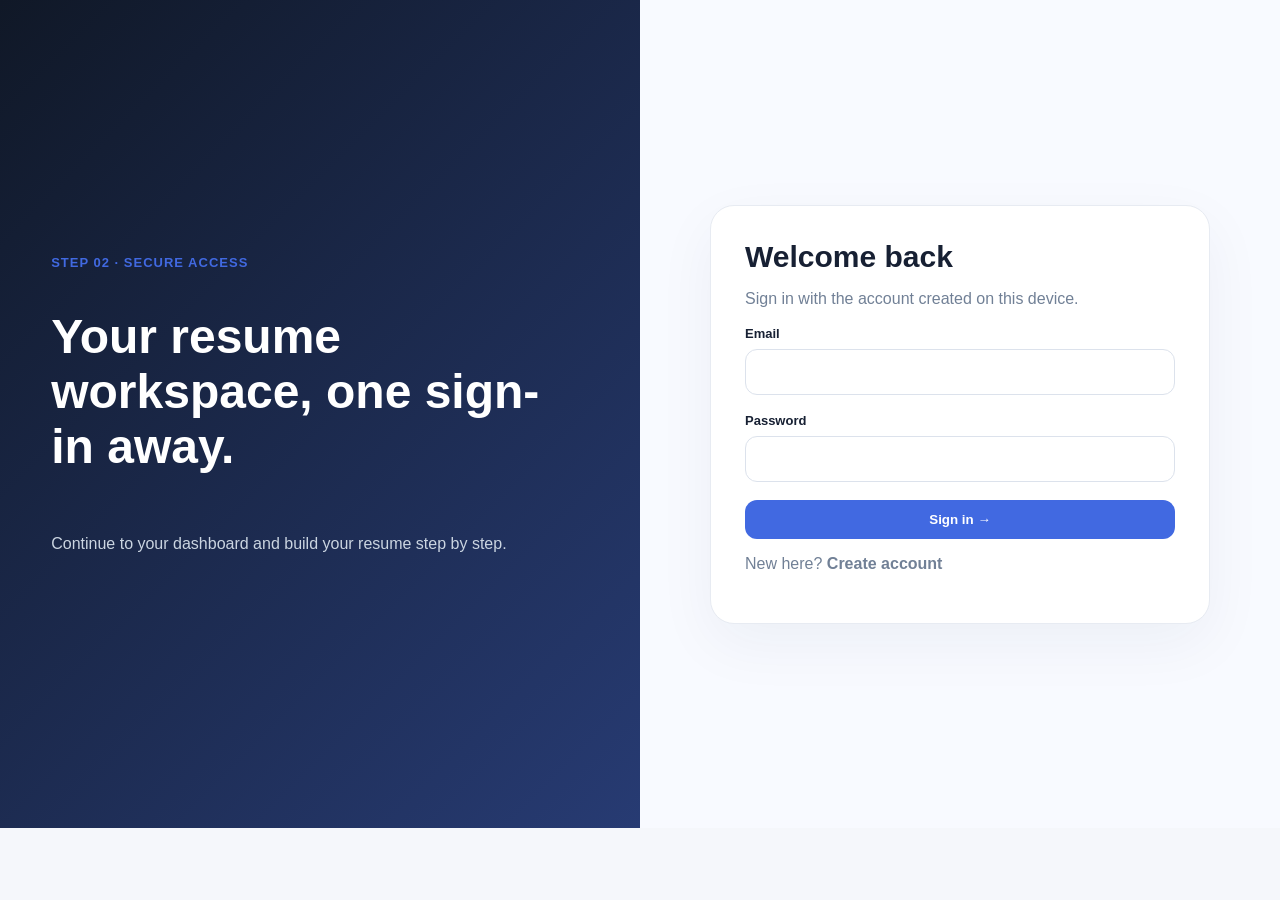
==== dashboard.html @ 4606db5a "Add files via upload" ====
<!doctype html><html><head><meta charset="UTF-8"><meta name="viewport" content="width=device-width,initial-scale=1"><title>Dashboard</title><link rel="stylesheet" href="style.css"></head><body onload="if(requireLogin())showUser()"><nav class="nav"><div class="brand">Mahesh <span>Resume Builder</span></div><button class="btn ghost" onclick="logout()">Log out</button></nav><main class="dashboard"><div class="dashHead"><div><p class="eyebrow">Workspace</p><h1>Welcome, <span data-user>Mahesh</span> 👋</h1><p class="muted">Build and manage your professional resume.</p></div><a class="btn primary" href="resume-form.html">+ Create resume</a></div><section class="stats"><div class="stat"><span class="muted">Profile</span><strong>Ready</strong></div><div class="stat"><span class="muted">Resume</span><strong id="resumeStatus">Not created</strong></div><div class="stat"><span class="muted">Format</span><strong>PDF</strong></div></section><section class="features"><a class="feature" href="resume-form.html"><div class="icon">✦</div><h3>Create Resume</h3><p class="muted">Enter education, skills, projects and experience.</p></a><a class="feature" href="resume.html"><div class="icon">▣</div><h3>View Resume</h3><p class="muted">Preview the finished professional layout.</p></a><div class="feature"><div class="icon">↗</div><h3>Export</h3><p class="muted">Use your browser print dialog to save the resume as PDF.</p></div></section></main><script src="app.js"></script><script>if(getResume())document.getElementById('resumeStatus').textContent='Created';</script></body></html>
---- style.css ----
@import url('https://fonts.googleapis.com/css2?family=Inter:wght@400;500;600;700;800&display=swap');
*{box-sizing:border-box}body{margin:0;font-family:Inter,Arial,sans-serif;color:#172033;background:#f5f7fb}a{text-decoration:none;color:inherit}.nav{height:72px;background:#fff;border-bottom:1px solid #e8ecf3;display:flex;align-items:center;justify-content:space-between;padding:0 6%;position:sticky;top:0;z-index:5}.brand{font-weight:800;font-size:21px}.brand span{color:#4169e1}.navlinks{display:flex;gap:20px;align-items:center}.btn{border:0;border-radius:12px;padding:12px 18px;font-weight:700;cursor:pointer;display:inline-flex;align-items:center;justify-content:center;gap:8px}.primary{background:#4169e1;color:#fff}.secondary{background:#eef2ff;color:#3154c7}.dark{background:#172033;color:#fff}.ghost{background:transparent;color:#526074}.danger{background:#fff0f0;color:#c43d3d}.page{min-height:calc(100vh - 72px)}.hero{min-height:calc(100vh - 72px);display:grid;grid-template-columns:1.05fr .95fr;align-items:center;padding:6% 8%;gap:60px;background:radial-gradient(circle at 85% 20%,#dfe7ff,transparent 35%),#f7f9ff}.eyebrow{color:#4169e1;font-weight:800;letter-spacing:1px;text-transform:uppercase;font-size:13px}.hero h1{font-size:clamp(42px,6vw,76px);line-height:1.02;margin:16px 0}.hero p{font-size:18px;color:#667085;line-height:1.7;max-width:620px}.actions{display:flex;gap:12px;flex-wrap:wrap;margin-top:28px}.visual{background:#111827;border-radius:28px;padding:26px;box-shadow:0 30px 80px #1b2b551f;transform:rotate(2deg)}.mock{background:#fff;border-radius:20px;padding:24px}.mocktop{display:flex;justify-content:space-between;border-bottom:1px solid #e6e9ef;padding-bottom:18px}.avatar{width:72px;height:72px;border-radius:16px;background:linear-gradient(135deg,#4169e1,#9aaefc)}.lines{display:grid;gap:8px;margin-top:20px}.line{height:10px;background:#e9edf5;border-radius:20px}.line.short{width:60%}.auth{min-height:calc(100vh - 72px);display:grid;grid-template-columns:1fr 1fr}.authVisual{padding:8%;background:linear-gradient(135deg,#101827,#273b73);color:#fff;display:flex;flex-direction:column;justify-content:center}.authVisual h1{font-size:48px;max-width:500px}.authVisual p{color:#cbd5e1;line-height:1.7;max-width:500px}.formSide{display:flex;align-items:center;justify-content:center;padding:35px;background:#f8faff}.card{width:100%;max-width:500px;background:#fff;border:1px solid #e7ebf2;border-radius:24px;padding:34px;box-shadow:0 20px 60px #1b2b550d}.card h2{margin:0 0 8px;font-size:30px}.muted{color:#718096}.field{margin:18px 0}.field label{display:block;font-size:13px;font-weight:700;margin-bottom:8px}.field input,.field textarea,.field select{width:100%;border:1px solid #dce2ec;border-radius:12px;padding:13px 14px;font:inherit;outline:none;background:#fff}.field textarea{min-height:105px;resize:vertical}.field input:focus,.field textarea:focus{border-color:#4169e1;box-shadow:0 0 0 4px #4169e11a}.full{width:100%}.split{display:grid;grid-template-columns:1fr 1fr;gap:16px}.dashboard{padding:40px 7%;background:#f7f9fc}.dashHead{display:flex;justify-content:space-between;align-items:center;gap:20px;margin-bottom:30px}.dashHead h1{margin:0;font-size:34px}.stats{display:grid;grid-template-columns:repeat(3,1fr);gap:18px;margin-bottom:24px}.stat,.feature{background:#fff;border:1px solid #e6eaf1;border-radius:18px;padding:22px}.stat strong{font-size:28px;display:block;margin-top:8px}.features{display:grid;grid-template-columns:repeat(3,1fr);gap:18px}.feature h3{margin:12px 0 8px}.icon{width:48px;height:48px;border-radius:14px;background:#eef2ff;color:#4169e1;display:grid;place-items:center;font-size:23px}.formPage{padding:42px 7%;background:#f7f9fc}.formLayout{display:grid;grid-template-columns:1.35fr .65fr;gap:24px}.sideInfo{background:#172033;color:#fff;border-radius:24px;padding:28px;height:max-content;position:sticky;top:95px}.sideInfo li{margin:15px 0;color:#d4dbea}.resumeWrap{padding:40px 20px}.resumePaper{width:min(900px,100%);margin:auto;background:#fff;padding:48px;box-shadow:0 20px 70px #1b2b5520}.resumeHeader{display:grid;grid-template-columns:1fr 130px;gap:25px;border-bottom:3px solid #4169e1;padding-bottom:22px}.resumeHeader h1{font-size:36px;margin:0 0 10px}.photo{width:130px;height:130px;border-radius:12px;object-fit:cover;background:#e9edf5}.resumeSection{margin-top:25px}.resumeSection h2{font-size:17px;color:#4169e1;border-bottom:1px solid #dce2ec;padding-bottom:8px}.resumeSection p{white-space:pre-line;line-height:1.7;color:#4b5565}.resumeActions{text-align:center;margin:24px}.hidden{display:none}@media(max-width:850px){.hero,.auth{grid-template-columns:1fr}.visual{display:none}.authVisual{padding:55px 8%}.stats,.features,.formLayout{grid-template-columns:1fr}.sideInfo{position:static}.split{grid-template-columns:1fr}.navlinks{gap:6px}.nav{padding:0 4%}.resumePaper{padding:28px}.resumeHeader{grid-template-columns:1fr 90px}.photo{width:90px;height:90px}}
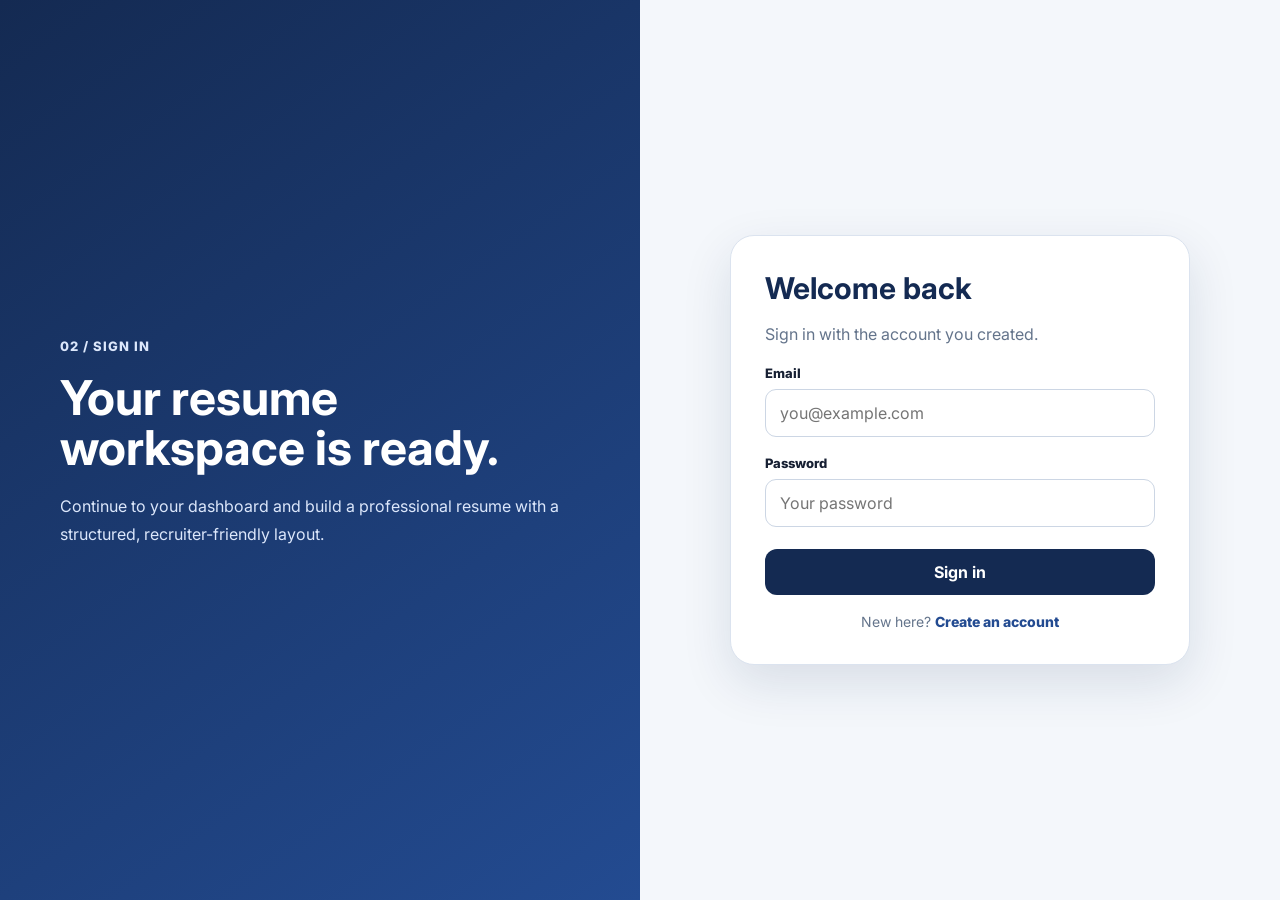
==== commit 022ece58: "Add files via upload" ====
--- a/dashboard.html
+++ b/dashboard.html
@@ -1 +1 @@
-<!doctype html><html><head><meta charset="UTF-8"><meta name="viewport" content="width=device-width,initial-scale=1"><title>Dashboard</title><link rel="stylesheet" href="style.css"></head><body onload="if(requireLogin())showUser()"><nav class="nav"><div class="brand">Mahesh <span>Resume Builder</span></div><button class="btn ghost" onclick="logout()">Log out</button></nav><main class="dashboard"><div class="dashHead"><div><p class="eyebrow">Workspace</p><h1>Welcome, <span data-user>Mahesh</span> 👋</h1><p class="muted">Build and manage your professional resume.</p></div><a class="btn primary" href="resume-form.html">+ Create resume</a></div><section class="stats"><div class="stat"><span class="muted">Profile</span><strong>Ready</strong></div><div class="stat"><span class="muted">Resume</span><strong id="resumeStatus">Not created</strong></div><div class="stat"><span class="muted">Format</span><strong>PDF</strong></div></section><section class="features"><a class="feature" href="resume-form.html"><div class="icon">✦</div><h3>Create Resume</h3><p class="muted">Enter education, skills, projects and experience.</p></a><a class="feature" href="resume.html"><div class="icon">▣</div><h3>View Resume</h3><p class="muted">Preview the finished professional layout.</p></a><div class="feature"><div class="icon">↗</div><h3>Export</h3><p class="muted">Use your browser print dialog to save the resume as PDF.</p></div></section></main><script src="app.js"></script><script>if(getResume())document.getElementById('resumeStatus').textContent='Created';</script></body></html>
+<!DOCTYPE html><html lang="en"><head><meta charset="UTF-8"><meta name="viewport" content="width=device-width,initial-scale=1.0"><title>Dashboard</title><link rel="stylesheet" href="style.css"></head><body><header class="topbar"><div class="container" style="display:flex;justify-content:space-between;align-items:center"><a class="brand" href="dashboard.html"><span class="brand-mark">M</span>Mahesh Resume Builder</a><button class="btn btn-danger" onclick="logout()">Log out</button></div></header><main class="container dashboard"><div class="dash-head"><div><div class="eyebrow">03 / Workspace</div><h1 id="welcomeUser">Welcome</h1><p class="sub">Create, review and update your professional resume.</p></div></div><div class="cards"><article class="card"><div class="icon">✦</div><h3>Create Resume</h3><p>Fill in your profile, education, experience, skills, projects and certificates.</p><a class="btn btn-primary" href="resume-form.html">Start building</a></article><article class="card"><div class="icon">▣</div><h3>My Resume</h3><p id="resumeStatus">Checking resume status...</p><a class="btn btn-light" href="resume.html">View resume</a></article><article class="card"><div class="icon">↗</div><h3>PDF Ready</h3><p>Use the print dialog from the final resume page to save your resume as a PDF.</p><a class="btn btn-light" href="resume.html">Open preview</a></article></div></main><script src="script.js"></script></body></html>
--- a/style.css
+++ b/style.css
@@ -1,2 +1,5 @@
 @import url('https://fonts.googleapis.com/css2?family=Inter:wght@400;500;600;700;800&display=swap');
-*{box-sizing:border-box}body{margin:0;font-family:Inter,Arial,sans-serif;color:#172033;background:#f5f7fb}a{text-decoration:none;color:inherit}.nav{height:72px;background:#fff;border-bottom:1px solid #e8ecf3;display:flex;align-items:center;justify-content:space-between;padding:0 6%;position:sticky;top:0;z-index:5}.brand{font-weight:800;font-size:21px}.brand span{color:#4169e1}.navlinks{display:flex;gap:20px;align-items:center}.btn{border:0;border-radius:12px;padding:12px 18px;font-weight:700;cursor:pointer;display:inline-flex;align-items:center;justify-content:center;gap:8px}.primary{background:#4169e1;color:#fff}.secondary{background:#eef2ff;color:#3154c7}.dark{background:#172033;color:#fff}.ghost{background:transparent;color:#526074}.danger{background:#fff0f0;color:#c43d3d}.page{min-height:calc(100vh - 72px)}.hero{min-height:calc(100vh - 72px);display:grid;grid-template-columns:1.05fr .95fr;align-items:center;padding:6% 8%;gap:60px;background:radial-gradient(circle at 85% 20%,#dfe7ff,transparent 35%),#f7f9ff}.eyebrow{color:#4169e1;font-weight:800;letter-spacing:1px;text-transform:uppercase;font-size:13px}.hero h1{font-size:clamp(42px,6vw,76px);line-height:1.02;margin:16px 0}.hero p{font-size:18px;color:#667085;line-height:1.7;max-width:620px}.actions{display:flex;gap:12px;flex-wrap:wrap;margin-top:28px}.visual{background:#111827;border-radius:28px;padding:26px;box-shadow:0 30px 80px #1b2b551f;transform:rotate(2deg)}.mock{background:#fff;border-radius:20px;padding:24px}.mocktop{display:flex;justify-content:space-between;border-bottom:1px solid #e6e9ef;padding-bottom:18px}.avatar{width:72px;height:72px;border-radius:16px;background:linear-gradient(135deg,#4169e1,#9aaefc)}.lines{display:grid;gap:8px;margin-top:20px}.line{height:10px;background:#e9edf5;border-radius:20px}.line.short{width:60%}.auth{min-height:calc(100vh - 72px);display:grid;grid-template-columns:1fr 1fr}.authVisual{padding:8%;background:linear-gradient(135deg,#101827,#273b73);color:#fff;display:flex;flex-direction:column;justify-content:center}.authVisual h1{font-size:48px;max-width:500px}.authVisual p{color:#cbd5e1;line-height:1.7;max-width:500px}.formSide{display:flex;align-items:center;justify-content:center;padding:35px;background:#f8faff}.card{width:100%;max-width:500px;background:#fff;border:1px solid #e7ebf2;border-radius:24px;padding:34px;box-shadow:0 20px 60px #1b2b550d}.card h2{margin:0 0 8px;font-size:30px}.muted{color:#718096}.field{margin:18px 0}.field label{display:block;font-size:13px;font-weight:700;margin-bottom:8px}.field input,.field textarea,.field select{width:100%;border:1px solid #dce2ec;border-radius:12px;padding:13px 14px;font:inherit;outline:none;background:#fff}.field textarea{min-height:105px;resize:vertical}.field input:focus,.field textarea:focus{border-color:#4169e1;box-shadow:0 0 0 4px #4169e11a}.full{width:100%}.split{display:grid;grid-template-columns:1fr 1fr;gap:16px}.dashboard{padding:40px 7%;background:#f7f9fc}.dashHead{display:flex;justify-content:space-between;align-items:center;gap:20px;margin-bottom:30px}.dashHead h1{margin:0;font-size:34px}.stats{display:grid;grid-template-columns:repeat(3,1fr);gap:18px;margin-bottom:24px}.stat,.feature{background:#fff;border:1px solid #e6eaf1;border-radius:18px;padding:22px}.stat strong{font-size:28px;display:block;margin-top:8px}.features{display:grid;grid-template-columns:repeat(3,1fr);gap:18px}.feature h3{margin:12px 0 8px}.icon{width:48px;height:48px;border-radius:14px;background:#eef2ff;color:#4169e1;display:grid;place-items:center;font-size:23px}.formPage{padding:42px 7%;background:#f7f9fc}.formLayout{display:grid;grid-template-columns:1.35fr .65fr;gap:24px}.sideInfo{background:#172033;color:#fff;border-radius:24px;padding:28px;height:max-content;position:sticky;top:95px}.sideInfo li{margin:15px 0;color:#d4dbea}.resumeWrap{padding:40px 20px}.resumePaper{width:min(900px,100%);margin:auto;background:#fff;padding:48px;box-shadow:0 20px 70px #1b2b5520}.resumeHeader{display:grid;grid-template-columns:1fr 130px;gap:25px;border-bottom:3px solid #4169e1;padding-bottom:22px}.resumeHeader h1{font-size:36px;margin:0 0 10px}.photo{width:130px;height:130px;border-radius:12px;object-fit:cover;background:#e9edf5}.resumeSection{margin-top:25px}.resumeSection h2{font-size:17px;color:#4169e1;border-bottom:1px solid #dce2ec;padding-bottom:8px}.resumeSection p{white-space:pre-line;line-height:1.7;color:#4b5565}.resumeActions{text-align:center;margin:24px}.hidden{display:none}@media(max-width:850px){.hero,.auth{grid-template-columns:1fr}.visual{display:none}.authVisual{padding:55px 8%}.stats,.features,.formLayout{grid-template-columns:1fr}.sideInfo{position:static}.split{grid-template-columns:1fr}.navlinks{gap:6px}.nav{padding:0 4%}.resumePaper{padding:28px}.resumeHeader{grid-template-columns:1fr 90px}.photo{width:90px;height:90px}}
+:root{--navy:#142a52;--blue:#234b91;--ink:#172033;--muted:#64748b;--line:#dbe3ef;--bg:#eef3f9;--white:#fff;--soft:#f7f9fc;--danger:#b42318;--shadow:0 18px 50px rgba(20,42,82,.12)}
+*{box-sizing:border-box} body{margin:0;font-family:Inter,Arial,sans-serif;color:var(--ink);background:var(--bg)} a{text-decoration:none;color:inherit} button,input,textarea{font:inherit}.container{width:min(1160px,92%);margin:auto}.btn{border:0;border-radius:12px;padding:13px 18px;font-weight:700;cursor:pointer;transition:.2s}.btn-primary{background:var(--navy);color:#fff}.btn-primary:hover{transform:translateY(-1px);box-shadow:0 10px 22px rgba(20,42,82,.2)}.btn-light{background:#fff;color:var(--navy);border:1px solid var(--line)}.btn-danger{background:#fff;color:var(--danger);border:1px solid #f1c4c0}.topbar{height:74px;background:#fff;border-bottom:1px solid var(--line);display:flex;align-items:center}.brand{display:flex;align-items:center;gap:11px;font-weight:800;font-size:19px;color:var(--navy)}.brand-mark{width:40px;height:40px;border-radius:12px;background:var(--navy);color:#fff;display:grid;place-items:center;font-weight:800;box-shadow:0 8px 20px rgba(20,42,82,.2)}.hero{min-height:calc(100vh - 74px);display:grid;grid-template-columns:1.15fr .85fr;gap:50px;align-items:center;padding:60px 0}.eyebrow{display:inline-flex;gap:8px;align-items:center;color:var(--blue);font-size:13px;font-weight:800;letter-spacing:.08em;text-transform:uppercase}.hero h1{font-size:clamp(40px,5vw,68px);line-height:1.02;margin:18px 0;color:var(--navy);letter-spacing:-.04em}.hero p{font-size:18px;line-height:1.75;color:var(--muted);max-width:650px}.actions{display:flex;gap:12px;flex-wrap:wrap;margin-top:28px}.visual{background:#fff;border:1px solid var(--line);border-radius:28px;padding:20px;box-shadow:var(--shadow);transform:rotate(1deg)}.mini-resume{background:#fff;border:1px solid #e2e8f0;padding:25px;min-height:430px}.mini-head{display:flex;justify-content:space-between;border-bottom:3px solid var(--navy);padding-bottom:15px}.mini-name{font-size:27px;font-weight:800;color:var(--navy)}.mini-photo{width:82px;height:82px;border-radius:10px;background:linear-gradient(135deg,#dfe8f7,#f8fafc);border:2px solid var(--navy)}.mini-line{height:8px;border-radius:6px;background:#e6ebf3;margin:12px 0}.mini-title{font-size:12px;font-weight:800;color:var(--navy);margin-top:22px}.auth-page{min-height:100vh;display:grid;grid-template-columns:1fr 1fr;background:#f4f7fb}.auth-visual{background:linear-gradient(145deg,#142a52,#234b91);color:#fff;padding:60px;display:flex;align-items:center}.auth-visual h1{font-size:48px;line-height:1.05;margin:18px 0}.auth-visual p{line-height:1.8;color:#dce7fb;max-width:540px}.auth-card-wrap{display:grid;place-items:center;padding:35px}.auth-card{width:min(460px,100%);background:#fff;border:1px solid var(--line);border-radius:24px;padding:34px;box-shadow:var(--shadow)}.auth-card h2{margin:0;color:var(--navy);font-size:30px}.sub{color:var(--muted);line-height:1.6}.field{margin-top:18px}.field label{display:block;font-size:13px;font-weight:800;margin-bottom:8px}.field input,.field textarea,.field select{width:100%;border:1px solid #ccd6e4;border-radius:11px;padding:13px 14px;outline:none;background:#fff}.field textarea{min-height:105px;resize:vertical}.field input:focus,.field textarea:focus{border-color:var(--blue);box-shadow:0 0 0 3px rgba(35,75,145,.1)}.full{width:100%;margin-top:22px}.helper{text-align:center;color:var(--muted);font-size:14px;margin-top:18px}.helper a{color:var(--blue);font-weight:800}.dashboard{padding:38px 0}.dash-head{display:flex;justify-content:space-between;gap:20px;align-items:flex-end;margin-bottom:28px}.dash-head h1{margin:0;color:var(--navy);font-size:38px}.cards{display:grid;grid-template-columns:repeat(3,1fr);gap:18px}.card{background:#fff;border:1px solid var(--line);border-radius:20px;padding:24px;box-shadow:0 8px 25px rgba(20,42,82,.06)}.icon{width:48px;height:48px;border-radius:14px;background:#edf3ff;color:var(--navy);display:grid;place-items:center;font-size:22px;margin-bottom:18px}.card h3{margin:0 0 8px;color:var(--navy)}.card p{margin:0;color:var(--muted);line-height:1.6}.card .btn{margin-top:18px}.form-shell{padding:35px 0}.form-grid{display:grid;grid-template-columns:1fr 1fr;gap:18px}.form-section{grid-column:1/-1;background:#fff;border:1px solid var(--line);border-radius:20px;padding:25px;box-shadow:0 8px 25px rgba(20,42,82,.05)}.form-section h2{margin:0 0 5px;color:var(--navy)}.section-note{margin:0 0 18px;color:var(--muted);font-size:14px}.span-2{grid-column:span 2}.photo-row{display:flex;align-items:center;gap:18px}.photo-preview{width:100px;height:100px;border-radius:16px;border:1px dashed #aebbd0;display:grid;place-items:center;color:var(--muted);overflow:hidden;background:#f8fafc}.photo-preview img{width:100%;height:100%;object-fit:cover}.form-actions{display:flex;justify-content:flex-end;gap:10px;margin-top:20px}.resume-page{background:#e9eef5;min-height:100vh;padding:28px 0}.resume-toolbar{width:min(900px,94%);margin:0 auto 18px;display:flex;justify-content:space-between;gap:10px;align-items:center}.resume-paper{width:min(900px,94%);margin:auto;background:#fff;box-shadow:0 20px 55px rgba(15,35,70,.18);padding:42px 48px;color:#172033}.r-head{display:grid;grid-template-columns:1fr 150px;gap:25px;border-bottom:3px solid var(--navy);padding-bottom:18px}.r-name{font-size:38px;line-height:1.05;color:var(--navy);font-weight:800;margin:0 0 12px;text-transform:uppercase;letter-spacing:.01em}.r-contact{display:flex;flex-wrap:wrap;gap:8px 18px;font-size:13px;color:#334155;line-height:1.6}.r-contact span{display:inline-flex;gap:7px;align-items:center}.r-photo{width:150px;height:150px;object-fit:cover;border-radius:12px;border:2px solid var(--navy);background:#eef3f9}.r-section{margin-top:21px}.r-title{display:flex;align-items:center;gap:10px;color:var(--navy);font-size:18px;font-weight:800;text-transform:uppercase;border-bottom:1px solid #9eacc2;padding-bottom:6px;margin-bottom:9px}.r-title .r-icon{width:30px;height:30px;border-radius:50%;background:var(--navy);color:#fff;display:grid;place-items:center;font-size:13px}.r-text{font-size:13.5px;line-height:1.6;margin:0;white-space:pre-line}.timeline{border-left:2px solid #c7d1df;margin-left:14px;padding-left:22px}.item{position:relative;margin:0 0 14px}.item:before{content:'';position:absolute;width:10px;height:10px;border-radius:50%;background:var(--navy);left:-29px;top:5px}.item h4{margin:0;color:var(--navy);font-size:14px}.item .meta{font-size:12.5px;font-weight:600;color:#475569;margin:4px 0}.item ul{margin:5px 0 0;padding-left:18px;font-size:13px;line-height:1.5}.skills-grid{display:grid;grid-template-columns:repeat(3,1fr);gap:18px}.skill-col{border-right:1px solid #cbd5e1;padding-right:15px}.skill-col:last-child{border-right:0}.skill-col h4{margin:0 0 4px;color:var(--navy);font-size:13px}.skill-col p{margin:0;font-size:13px;line-height:1.55}.personal-grid{display:grid;grid-template-columns:1fr 1fr;gap:20px}.personal-grid strong{color:var(--navy)}.toast{position:fixed;right:20px;bottom:20px;background:#142a52;color:#fff;padding:12px 16px;border-radius:12px;box-shadow:var(--shadow);display:none;z-index:20}.toast.show{display:block}.muted{color:var(--muted)}
+@media(max-width:800px){.hero,.auth-page{grid-template-columns:1fr}.auth-visual{padding:40px 25px}.auth-visual h1{font-size:38px}.visual{display:none}.cards,.form-grid{grid-template-columns:1fr}.span-2{grid-column:auto}.dash-head{align-items:flex-start;flex-direction:column}.r-head{grid-template-columns:1fr}.r-photo{width:110px;height:110px}.skills-grid,.personal-grid{grid-template-columns:1fr}.skill-col{border-right:0;border-bottom:1px solid #cbd5e1;padding-bottom:10px}.resume-paper{padding:28px 24px}.r-name{font-size:30px}.resume-toolbar{flex-wrap:wrap}}
+@media print{body{background:#fff}.resume-page{padding:0}.resume-toolbar{display:none}.resume-paper{width:100%;box-shadow:none;padding:25px 30px}.r-section{break-inside:avoid}.r-head{break-inside:avoid}}
